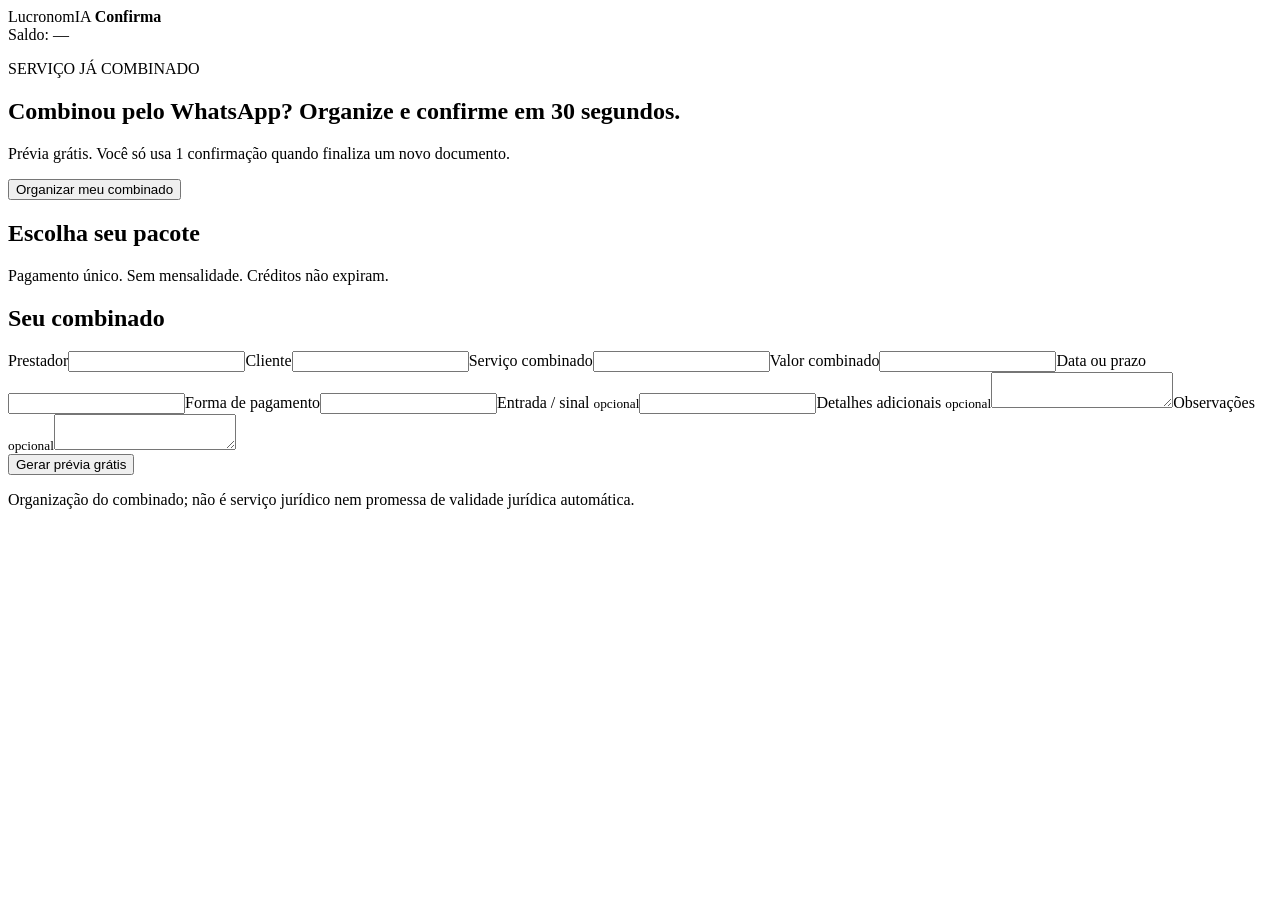
==== supabase/functions/confirma/public/index.html @ 9d36c39e "Add Confirma V0 frontend shell" ====
<!doctype html><html lang="pt-BR"><head><meta charset="utf-8"><meta name="viewport" content="width=device-width,initial-scale=1,viewport-fit=cover"><meta name="theme-color" content="#08100d"><title>LucronomIA Confirma</title><link rel="stylesheet" href="styles.css"><script defer src="app.js"></script></head><body><header><div class="brand">Lucronom<span>IA</span> <b>Confirma</b></div><div id="wallet-pill" class="pill">Saldo: —</div></header><main><section class="hero"><p class="eyebrow">SERVIÇO JÁ COMBINADO</p><h1>Combinou pelo WhatsApp? <span>Organize e confirme em 30 segundos.</span></h1><p>Prévia grátis. Você só usa 1 confirmação quando finaliza um novo documento.</p><button data-start class="primary">Organizar meu combinado</button></section><section class="packages"><h2>Escolha seu pacote</h2><p>Pagamento único. Sem mensalidade. Créditos não expiram.</p><div id="packages" class="package-grid"></div></section><section id="form-section" class="card"><h2>Seu combinado</h2><form id="deal-form"><div class="grid"><label>Prestador<input name="providerName" required maxlength="100"></label><label>Cliente<input name="clientName" required maxlength="100"></label><label class="full">Serviço combinado<input name="service" required maxlength="180"></label><label>Valor combinado<input name="amount" required inputmode="decimal" maxlength="30"></label><label>Data ou prazo<input name="deadline" required maxlength="100"></label><label class="full">Forma de pagamento<input name="paymentMethod" required maxlength="180"></label><label>Entrada / sinal <small>opcional</small><input name="deposit" maxlength="120"></label><label class="full">Detalhes adicionais <small>opcional</small><textarea name="details" maxlength="1200"></textarea></label><label class="full">Observações <small>opcional</small><textarea name="notes" maxlength="800"></textarea></label></div><button class="primary" type="submit">Gerar prévia grátis</button><p id="form-error" class="error"></p></form></section><section id="preview" class="card" hidden><h2>Prévia</h2><article id="document" class="document"></article><div class="actions"><button id="edit" class="secondary">Editar</button><button id="finalize" class="primary">Finalizar confirmação</button></div><p id="finalize-status"></p></section><section id="purchase" class="card" hidden><h2>Você precisa de confirmações</h2><p>Escolha um pacote. O documento só será finalizado depois que o pagamento for aprovado e houver saldo.</p><div id="purchase-packages" class="package-grid"></div></section><section id="delivery" class="card" hidden><h2>Confirmação finalizada</h2><p id="balance-message"></p><div class="actions"><button id="pdf" class="primary">Baixar PDF</button><button id="whatsapp" class="whatsapp">Abrir no WhatsApp</button><button id="new-doc" class="secondary">Nova confirmação</button></div></section></main><footer>Organização do combinado; não é serviço jurídico nem promessa de validade jurídica automática.</footer></body></html>
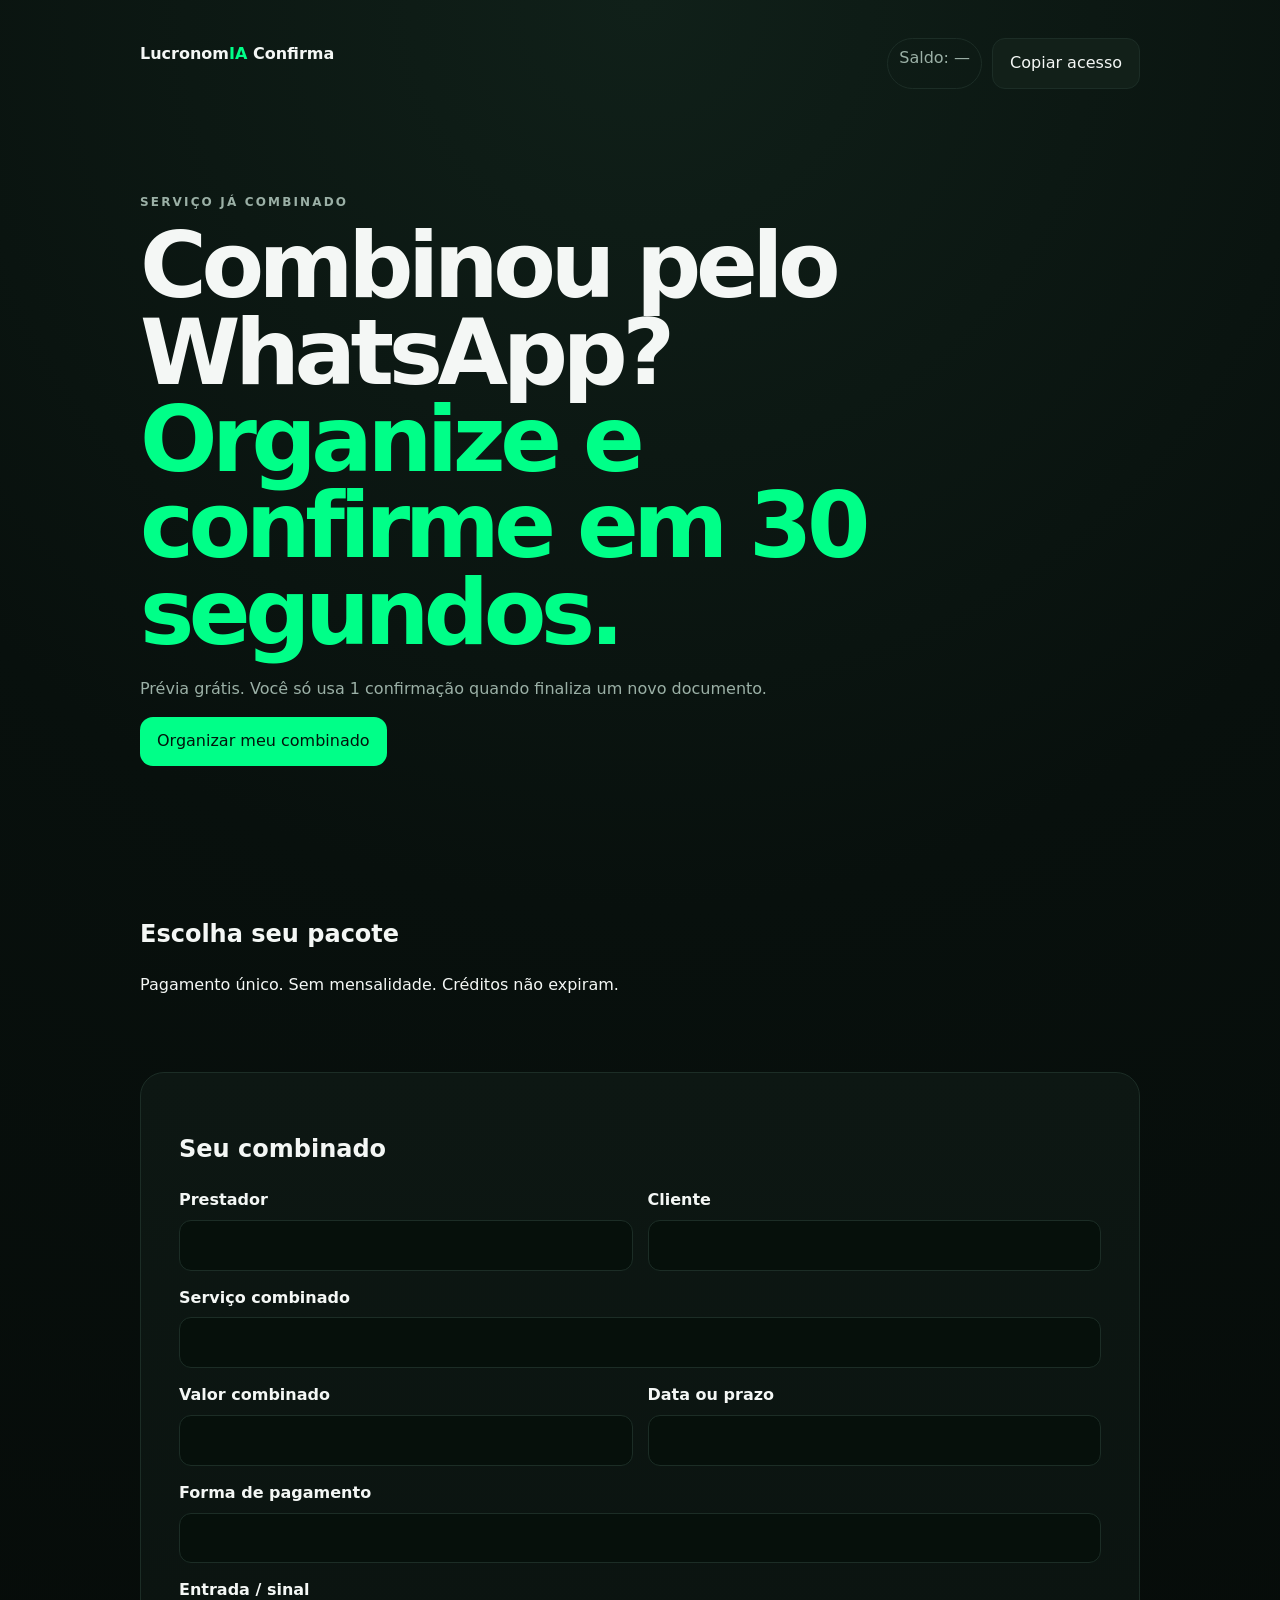
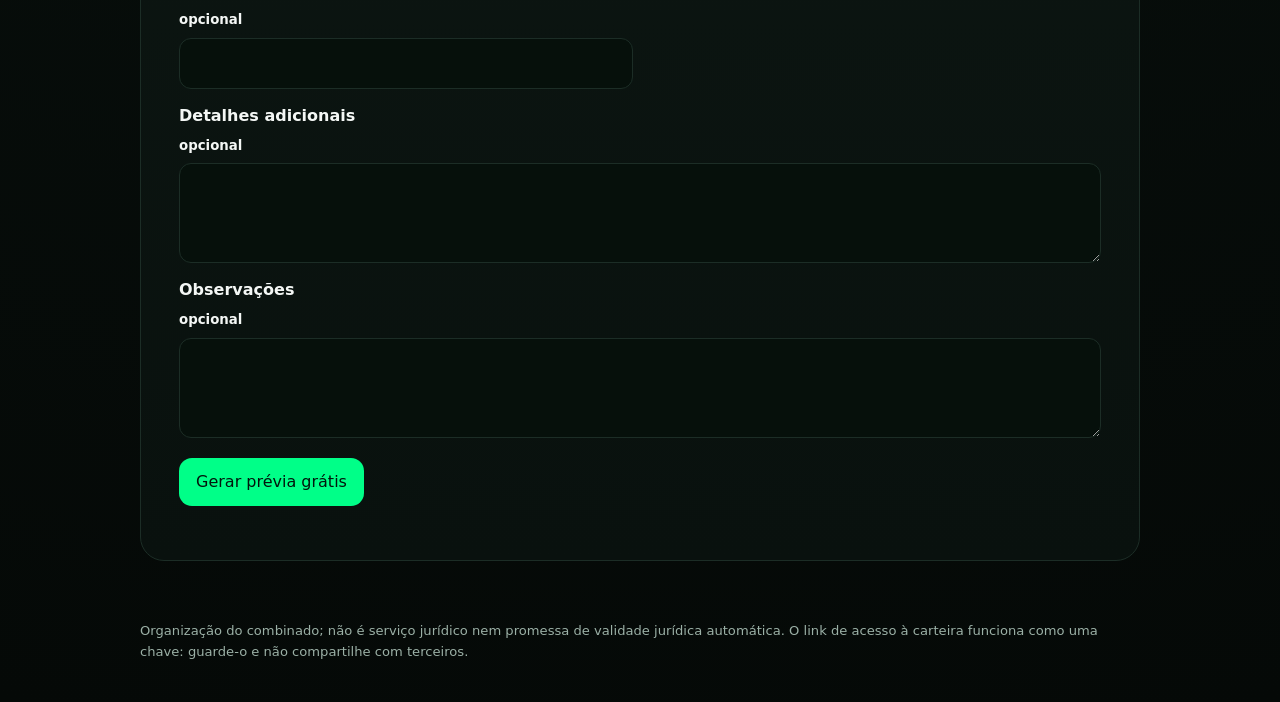
==== commit c384a73a: "Add wallet recovery control to Confirma V0" ====
--- a/supabase/functions/confirma/public/index.html
+++ b/supabase/functions/confirma/public/index.html
@@ -1 +1,83 @@
-<!doctype html><html lang="pt-BR"><head><meta charset="utf-8"><meta name="viewport" content="width=device-width,initial-scale=1,viewport-fit=cover"><meta name="theme-color" content="#08100d"><title>LucronomIA Confirma</title><link rel="stylesheet" href="styles.css"><script defer src="app.js"></script></head><body><header><div class="brand">Lucronom<span>IA</span> <b>Confirma</b></div><div id="wallet-pill" class="pill">Saldo: —</div></header><main><section class="hero"><p class="eyebrow">SERVIÇO JÁ COMBINADO</p><h1>Combinou pelo WhatsApp? <span>Organize e confirme em 30 segundos.</span></h1><p>Prévia grátis. Você só usa 1 confirmação quando finaliza um novo documento.</p><button data-start class="primary">Organizar meu combinado</button></section><section class="packages"><h2>Escolha seu pacote</h2><p>Pagamento único. Sem mensalidade. Créditos não expiram.</p><div id="packages" class="package-grid"></div></section><section id="form-section" class="card"><h2>Seu combinado</h2><form id="deal-form"><div class="grid"><label>Prestador<input name="providerName" required maxlength="100"></label><label>Cliente<input name="clientName" required maxlength="100"></label><label class="full">Serviço combinado<input name="service" required maxlength="180"></label><label>Valor combinado<input name="amount" required inputmode="decimal" maxlength="30"></label><label>Data ou prazo<input name="deadline" required maxlength="100"></label><label class="full">Forma de pagamento<input name="paymentMethod" required maxlength="180"></label><label>Entrada / sinal <small>opcional</small><input name="deposit" maxlength="120"></label><label class="full">Detalhes adicionais <small>opcional</small><textarea name="details" maxlength="1200"></textarea></label><label class="full">Observações <small>opcional</small><textarea name="notes" maxlength="800"></textarea></label></div><button class="primary" type="submit">Gerar prévia grátis</button><p id="form-error" class="error"></p></form></section><section id="preview" class="card" hidden><h2>Prévia</h2><article id="document" class="document"></article><div class="actions"><button id="edit" class="secondary">Editar</button><button id="finalize" class="primary">Finalizar confirmação</button></div><p id="finalize-status"></p></section><section id="purchase" class="card" hidden><h2>Você precisa de confirmações</h2><p>Escolha um pacote. O documento só será finalizado depois que o pagamento for aprovado e houver saldo.</p><div id="purchase-packages" class="package-grid"></div></section><section id="delivery" class="card" hidden><h2>Confirmação finalizada</h2><p id="balance-message"></p><div class="actions"><button id="pdf" class="primary">Baixar PDF</button><button id="whatsapp" class="whatsapp">Abrir no WhatsApp</button><button id="new-doc" class="secondary">Nova confirmação</button></div></section></main><footer>Organização do combinado; não é serviço jurídico nem promessa de validade jurídica automática.</footer></body></html>+<!doctype html>
+<html lang="pt-BR">
+<head>
+  <meta charset="utf-8">
+  <meta name="viewport" content="width=device-width,initial-scale=1,viewport-fit=cover">
+  <meta name="theme-color" content="#08100d">
+  <title>LucronomIA Confirma</title>
+  <link rel="stylesheet" href="styles.css">
+  <script defer src="app.js"></script>
+</head>
+<body>
+  <header>
+    <div class="brand">Lucronom<span>IA</span> <b>Confirma</b></div>
+    <div class="actions">
+      <div id="wallet-pill" class="pill">Saldo: —</div>
+      <button id="copy-access" class="secondary" type="button">Copiar acesso</button>
+    </div>
+  </header>
+  <main>
+    <section class="hero">
+      <p class="eyebrow">SERVIÇO JÁ COMBINADO</p>
+      <h1>Combinou pelo WhatsApp? <span>Organize e confirme em 30 segundos.</span></h1>
+      <p>Prévia grátis. Você só usa 1 confirmação quando finaliza um novo documento.</p>
+      <button data-start class="primary">Organizar meu combinado</button>
+    </section>
+
+    <section class="packages">
+      <h2>Escolha seu pacote</h2>
+      <p>Pagamento único. Sem mensalidade. Créditos não expiram.</p>
+      <div id="packages" class="package-grid"></div>
+    </section>
+
+    <section id="form-section" class="card">
+      <h2>Seu combinado</h2>
+      <form id="deal-form">
+        <div class="grid">
+          <label>Prestador<input name="providerName" required maxlength="100"></label>
+          <label>Cliente<input name="clientName" required maxlength="100"></label>
+          <label class="full">Serviço combinado<input name="service" required maxlength="180"></label>
+          <label>Valor combinado<input name="amount" required inputmode="decimal" maxlength="30"></label>
+          <label>Data ou prazo<input name="deadline" required maxlength="100"></label>
+          <label class="full">Forma de pagamento<input name="paymentMethod" required maxlength="180"></label>
+          <label>Entrada / sinal <small>opcional</small><input name="deposit" maxlength="120"></label>
+          <label class="full">Detalhes adicionais <small>opcional</small><textarea name="details" maxlength="1200"></textarea></label>
+          <label class="full">Observações <small>opcional</small><textarea name="notes" maxlength="800"></textarea></label>
+        </div>
+        <button class="primary" type="submit">Gerar prévia grátis</button>
+        <p id="form-error" class="error"></p>
+      </form>
+    </section>
+
+    <section id="preview" class="card" hidden>
+      <h2>Prévia</h2>
+      <article id="document" class="document"></article>
+      <div class="actions">
+        <button id="edit" class="secondary">Editar</button>
+        <button id="finalize" class="primary">Finalizar confirmação</button>
+      </div>
+      <p id="finalize-status"></p>
+    </section>
+
+    <section id="purchase" class="card" hidden>
+      <h2>Você precisa de confirmações</h2>
+      <p>Escolha um pacote. O documento só será finalizado depois que o pagamento for aprovado e houver saldo.</p>
+      <div id="purchase-packages" class="package-grid"></div>
+    </section>
+
+    <section id="delivery" class="card" hidden>
+      <h2>Confirmação finalizada</h2>
+      <p id="balance-message"></p>
+      <div class="actions">
+        <button id="pdf" class="primary">Baixar PDF</button>
+        <button id="whatsapp" class="whatsapp">Abrir no WhatsApp</button>
+        <button id="new-doc" class="secondary">Nova confirmação</button>
+      </div>
+    </section>
+  </main>
+  <footer>
+    Organização do combinado; não é serviço jurídico nem promessa de validade jurídica automática.
+    O link de acesso à carteira funciona como uma chave: guarde-o e não compartilhe com terceiros.
+  </footer>
+</body>
+</html>
--- a/supabase/functions/confirma/public/styles.css
+++ b/supabase/functions/confirma/public/styles.css
@@ -0,0 +1 @@
+:root{color-scheme:dark;--bg:#08100d;--panel:#0d1713;--line:#1c2d26;--text:#f4f7f5;--muted:#9bb0a6;--accent:#00ff88;--danger:#ff8e8e}*{box-sizing:border-box}html{scroll-behavior:smooth}body{margin:0;background:radial-gradient(circle at top,#102019,#08100d 38%,#050907);color:var(--text);font-family:Inter,system-ui,sans-serif;line-height:1.55}header,main,footer{width:min(1000px,calc(100% - 32px));margin:auto}header{display:flex;justify-content:space-between;align-items:center;padding:20px 0}.brand{font-weight:900}.brand span,.eyebrow,h1 span{color:var(--accent)}.pill{border:1px solid var(--line);border-radius:999px;padding:7px 11px;color:var(--muted)}.hero{padding:72px 0}.hero h1{font-size:clamp(2.8rem,8vw,5.7rem);line-height:.95;letter-spacing:-.06em;max-width:900px;margin:8px 0 20px}.hero p{color:var(--muted);max-width:700px}.eyebrow{font-size:.75rem;letter-spacing:.18em;font-weight:900}.card,.packages{border:1px solid var(--line);border-radius:24px;background:linear-gradient(180deg,#0d1713,#09110e);padding:clamp(20px,4vw,38px);margin:20px 0}.packages{background:transparent;border:0;padding-inline:0}.package-grid{display:grid;grid-template-columns:repeat(3,1fr);gap:14px}.package{border:1px solid var(--line);border-radius:18px;padding:20px;background:#0a120f}.package.recommended{border-color:rgba(0,255,136,.55);box-shadow:0 0 0 1px rgba(0,255,136,.15)}.package h3{margin:0}.package .price{font-size:1.7rem;font-weight:900;margin:12px 0}.package p{color:var(--muted);min-height:46px}.package button{width:100%}.grid{display:grid;grid-template-columns:1fr 1fr;gap:15px;margin:20px 0}.full{grid-column:1/-1}label{display:flex;flex-direction:column;gap:7px;font-weight:700}input,textarea{background:#06100b;color:var(--text);border:1px solid var(--line);border-radius:12px;padding:12px;font:inherit}textarea{min-height:100px}button{border:0;border-radius:13px;padding:12px 17px;min-height:48px;font-weight:850;font:inherit;cursor:pointer}.primary{background:var(--accent);color:#02150c}.secondary{background:#122019;color:var(--text);border:1px solid var(--line)}.whatsapp{background:#1ed760;color:#03140a}.actions{display:flex;gap:10px;flex-wrap:wrap;margin-top:18px}.document{background:#f7f8f7;color:#132019;border-radius:18px;padding:26px}.document dl>div{display:grid;grid-template-columns:160px 1fr;border-top:1px solid #dce4df;padding:10px}.document dt{font-weight:800}.document dd{margin:0}.error{color:var(--danger)}footer{color:var(--muted);font-size:.82rem;padding:40px 0}@media(max-width:720px){.package-grid,.grid{grid-template-columns:1fr}.full{grid-column:auto}.hero{padding:44px 0}.actions button{width:100%}.document dl>div{grid-template-columns:1fr;gap:3px}}
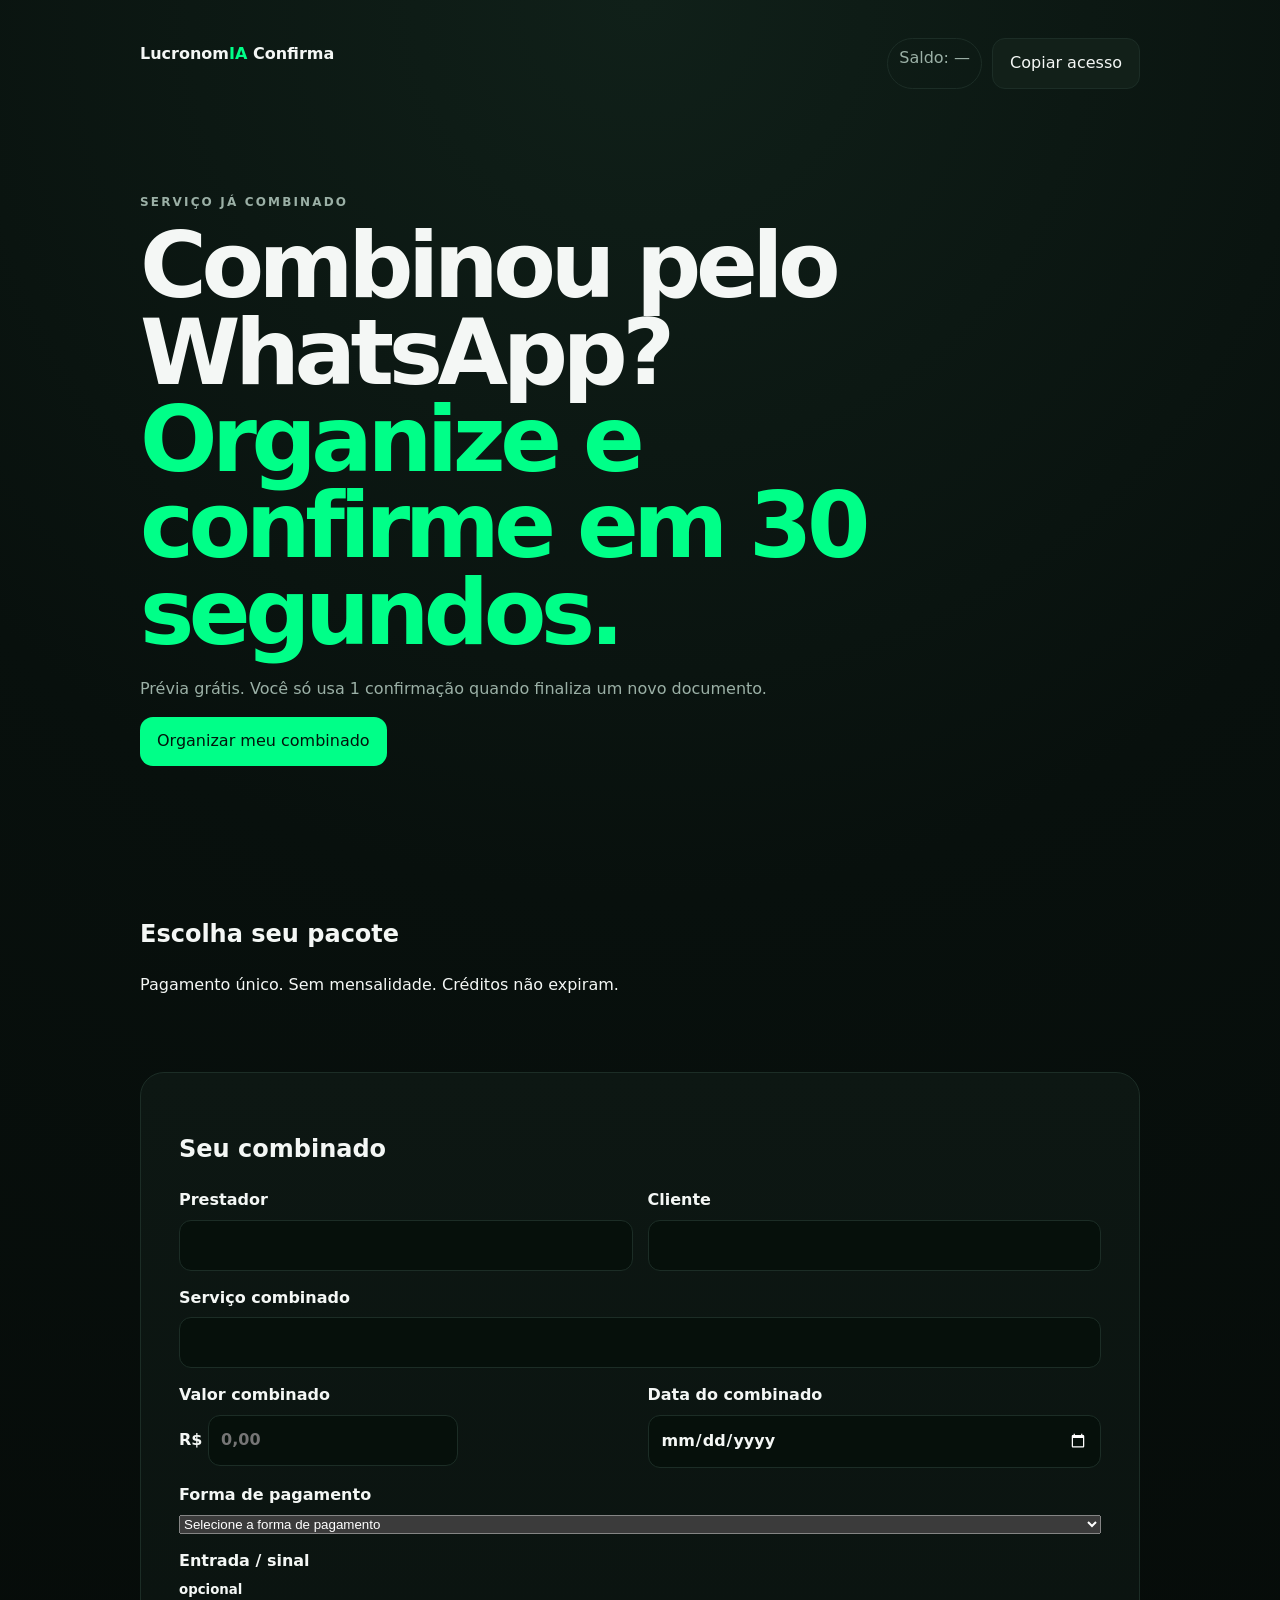
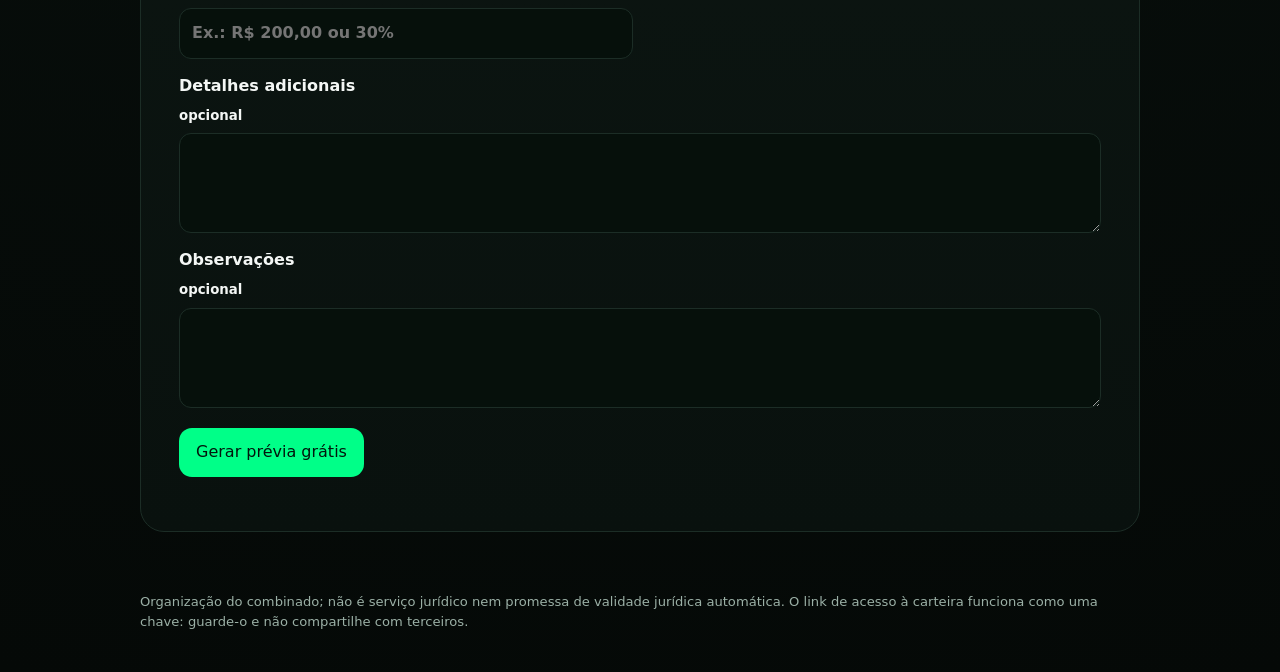
==== commit 7aae6f59: "Improve Confirma form inputs for currency date and payment" ====
--- a/supabase/functions/confirma/public/index.html
+++ b/supabase/functions/confirma/public/index.html
@@ -6,7 +6,9 @@
   <meta name="theme-color" content="#08100d">
   <title>LucronomIA Confirma</title>
   <link rel="stylesheet" href="styles.css">
+  <script defer src="form-enhancements.js"></script>
   <script defer src="app.js"></script>
+  <script defer src="pdf-professional.js"></script>
 </head>
 <body>
   <header>
@@ -34,13 +36,37 @@
       <h2>Seu combinado</h2>
       <form id="deal-form">
         <div class="grid">
-          <label>Prestador<input name="providerName" required maxlength="100"></label>
-          <label>Cliente<input name="clientName" required maxlength="100"></label>
-          <label class="full">Serviço combinado<input name="service" required maxlength="180"></label>
-          <label>Valor combinado<input name="amount" required inputmode="decimal" maxlength="30"></label>
-          <label>Data ou prazo<input name="deadline" required maxlength="100"></label>
-          <label class="full">Forma de pagamento<input name="paymentMethod" required maxlength="180"></label>
-          <label>Entrada / sinal <small>opcional</small><input name="deposit" maxlength="120"></label>
+          <label>Prestador<input name="providerName" required maxlength="100" autocomplete="name"></label>
+          <label>Cliente<input name="clientName" required maxlength="100" autocomplete="off"></label>
+          <label class="full">Serviço combinado<input name="service" required maxlength="180" autocomplete="off"></label>
+
+          <label>
+            Valor combinado
+            <span class="input-prefix">
+              <span aria-hidden="true">R$</span>
+              <input name="amountRaw" required inputmode="decimal" maxlength="24" placeholder="0,00" autocomplete="off" aria-label="Valor combinado em reais">
+            </span>
+            <input name="amount" type="hidden" value="">
+          </label>
+
+          <label>
+            Data do combinado
+            <input name="deadlineRaw" type="date" required aria-label="Data do combinado">
+            <input name="deadline" type="hidden" value="">
+          </label>
+
+          <label class="full">
+            Forma de pagamento
+            <select name="paymentMethod" required>
+              <option value="" selected disabled>Selecione a forma de pagamento</option>
+              <option value="Dinheiro">Dinheiro</option>
+              <option value="Pix">Pix</option>
+              <option value="Cartão de crédito">Cartão de crédito</option>
+              <option value="Cartão de débito">Cartão de débito</option>
+            </select>
+          </label>
+
+          <label>Entrada / sinal <small>opcional</small><input name="deposit" maxlength="120" placeholder="Ex.: R$ 200,00 ou 30%" autocomplete="off"></label>
           <label class="full">Detalhes adicionais <small>opcional</small><textarea name="details" maxlength="1200"></textarea></label>
           <label class="full">Observações <small>opcional</small><textarea name="notes" maxlength="800"></textarea></label>
         </div>
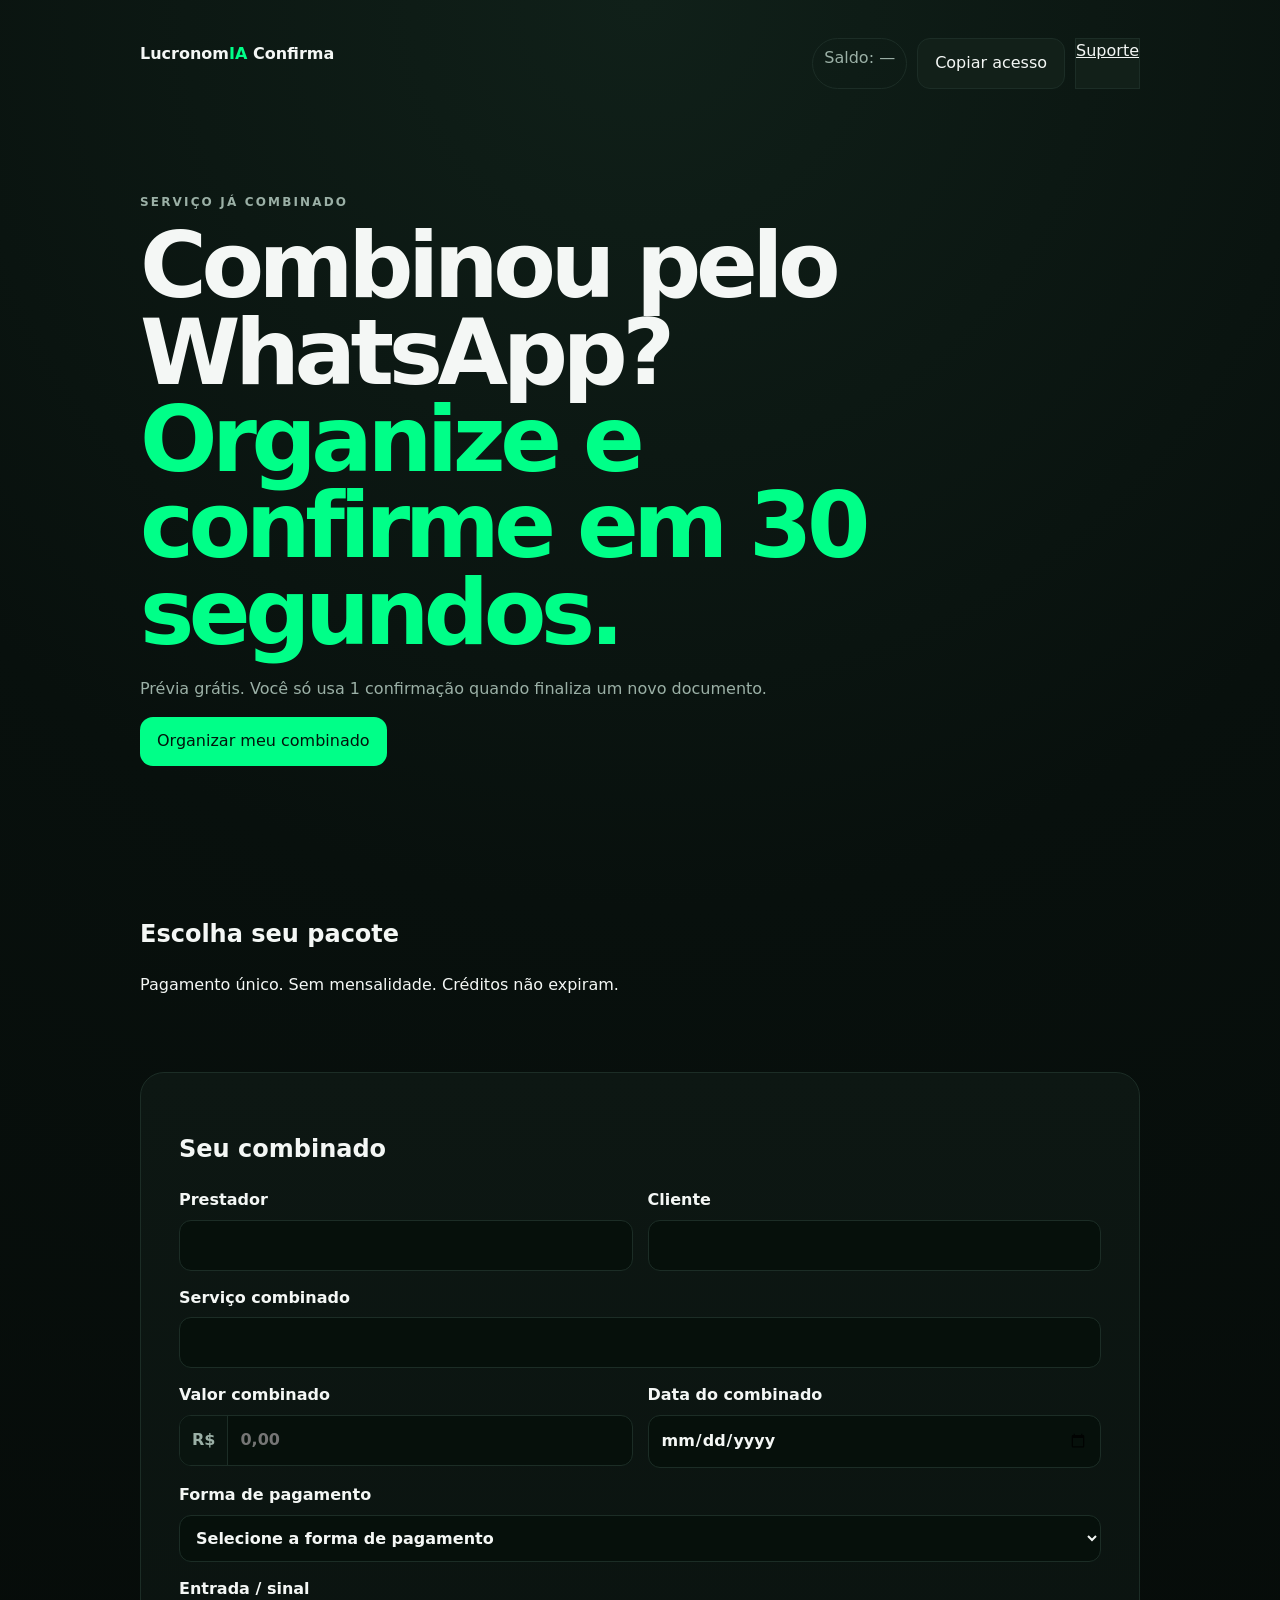
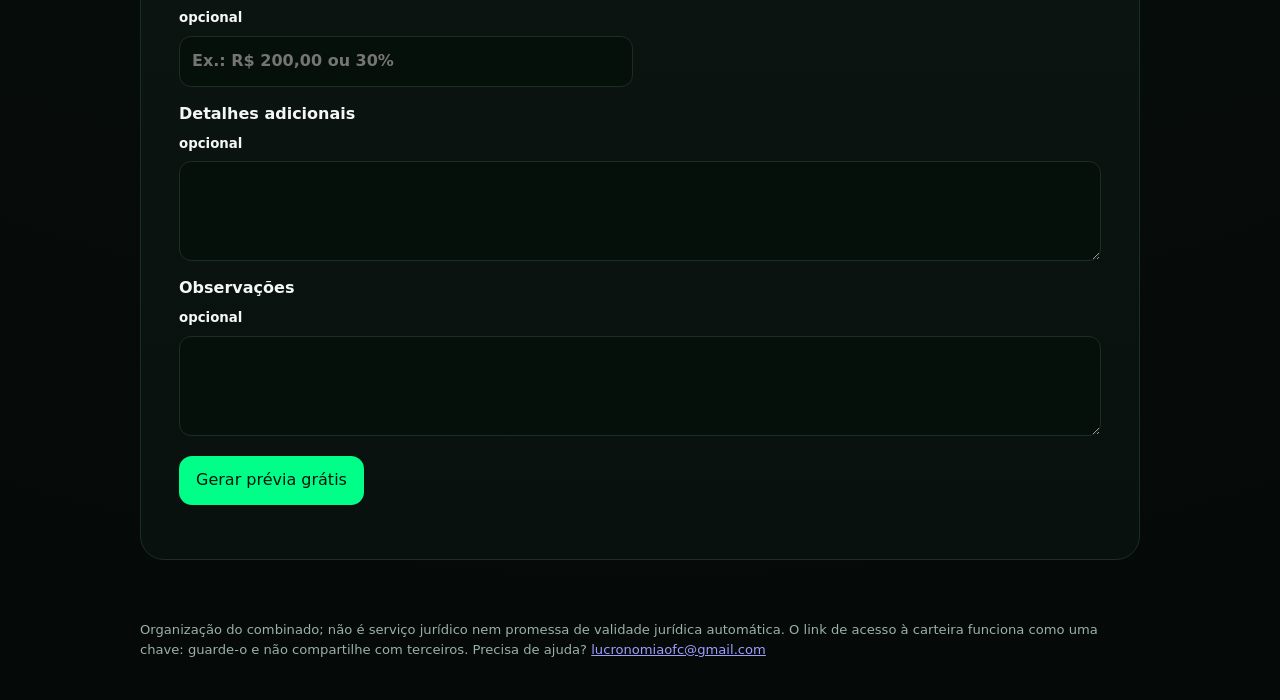
==== commit 4808aa0c: "Add support and sales hardening UI" ====
--- a/supabase/functions/confirma/public/index.html
+++ b/supabase/functions/confirma/public/index.html
@@ -9,6 +9,7 @@
   <script defer src="form-enhancements.js"></script>
   <script defer src="app.js"></script>
   <script defer src="pdf-professional.js"></script>
+  <script defer src="sales-hardening.js"></script>
 </head>
 <body>
   <header>
@@ -16,6 +17,7 @@
     <div class="actions">
       <div id="wallet-pill" class="pill">Saldo: —</div>
       <button id="copy-access" class="secondary" type="button">Copiar acesso</button>
+      <a class="secondary support-link" href="mailto:lucronomiaofc@gmail.com?subject=Suporte%20-%20LucronomIA%20Confirma">Suporte</a>
     </div>
   </header>
   <main>
@@ -96,7 +98,7 @@
       <p id="balance-message"></p>
       <div class="actions">
         <button id="pdf" class="primary">Baixar PDF</button>
-        <button id="whatsapp" class="whatsapp">Abrir no WhatsApp</button>
+        <button id="whatsapp" class="whatsapp">Enviar resumo + PDF</button>
         <button id="new-doc" class="secondary">Nova confirmação</button>
       </div>
     </section>
@@ -104,6 +106,7 @@
   <footer>
     Organização do combinado; não é serviço jurídico nem promessa de validade jurídica automática.
     O link de acesso à carteira funciona como uma chave: guarde-o e não compartilhe com terceiros.
+    Precisa de ajuda? <a href="mailto:lucronomiaofc@gmail.com?subject=Suporte%20-%20LucronomIA%20Confirma">lucronomiaofc@gmail.com</a>
   </footer>
 </body>
 </html>
--- a/supabase/functions/confirma/public/styles.css
+++ b/supabase/functions/confirma/public/styles.css
@@ -1 +1 @@
-:root{color-scheme:dark;--bg:#08100d;--panel:#0d1713;--line:#1c2d26;--text:#f4f7f5;--muted:#9bb0a6;--accent:#00ff88;--danger:#ff8e8e}*{box-sizing:border-box}html{scroll-behavior:smooth}body{margin:0;background:radial-gradient(circle at top,#102019,#08100d 38%,#050907);color:var(--text);font-family:Inter,system-ui,sans-serif;line-height:1.55}header,main,footer{width:min(1000px,calc(100% - 32px));margin:auto}header{display:flex;justify-content:space-between;align-items:center;padding:20px 0}.brand{font-weight:900}.brand span,.eyebrow,h1 span{color:var(--accent)}.pill{border:1px solid var(--line);border-radius:999px;padding:7px 11px;color:var(--muted)}.hero{padding:72px 0}.hero h1{font-size:clamp(2.8rem,8vw,5.7rem);line-height:.95;letter-spacing:-.06em;max-width:900px;margin:8px 0 20px}.hero p{color:var(--muted);max-width:700px}.eyebrow{font-size:.75rem;letter-spacing:.18em;font-weight:900}.card,.packages{border:1px solid var(--line);border-radius:24px;background:linear-gradient(180deg,#0d1713,#09110e);padding:clamp(20px,4vw,38px);margin:20px 0}.packages{background:transparent;border:0;padding-inline:0}.package-grid{display:grid;grid-template-columns:repeat(3,1fr);gap:14px}.package{border:1px solid var(--line);border-radius:18px;padding:20px;background:#0a120f}.package.recommended{border-color:rgba(0,255,136,.55);box-shadow:0 0 0 1px rgba(0,255,136,.15)}.package h3{margin:0}.package .price{font-size:1.7rem;font-weight:900;margin:12px 0}.package p{color:var(--muted);min-height:46px}.package button{width:100%}.grid{display:grid;grid-template-columns:1fr 1fr;gap:15px;margin:20px 0}.full{grid-column:1/-1}label{display:flex;flex-direction:column;gap:7px;font-weight:700}input,textarea{background:#06100b;color:var(--text);border:1px solid var(--line);border-radius:12px;padding:12px;font:inherit}textarea{min-height:100px}button{border:0;border-radius:13px;padding:12px 17px;min-height:48px;font-weight:850;font:inherit;cursor:pointer}.primary{background:var(--accent);color:#02150c}.secondary{background:#122019;color:var(--text);border:1px solid var(--line)}.whatsapp{background:#1ed760;color:#03140a}.actions{display:flex;gap:10px;flex-wrap:wrap;margin-top:18px}.document{background:#f7f8f7;color:#132019;border-radius:18px;padding:26px}.document dl>div{display:grid;grid-template-columns:160px 1fr;border-top:1px solid #dce4df;padding:10px}.document dt{font-weight:800}.document dd{margin:0}.error{color:var(--danger)}footer{color:var(--muted);font-size:.82rem;padding:40px 0}@media(max-width:720px){.package-grid,.grid{grid-template-columns:1fr}.full{grid-column:auto}.hero{padding:44px 0}.actions button{width:100%}.document dl>div{grid-template-columns:1fr;gap:3px}}+:root{color-scheme:dark;--bg:#08100d;--panel:#0d1713;--line:#1c2d26;--text:#f4f7f5;--muted:#9bb0a6;--accent:#00ff88;--danger:#ff8e8e}*{box-sizing:border-box}html{scroll-behavior:smooth}body{margin:0;background:radial-gradient(circle at top,#102019,#08100d 38%,#050907);color:var(--text);font-family:Inter,system-ui,sans-serif;line-height:1.55}header,main,footer{width:min(1000px,calc(100% - 32px));margin:auto}header{display:flex;justify-content:space-between;align-items:center;padding:20px 0}.brand{font-weight:900}.brand span,.eyebrow,h1 span{color:var(--accent)}.pill{border:1px solid var(--line);border-radius:999px;padding:7px 11px;color:var(--muted)}.hero{padding:72px 0}.hero h1{font-size:clamp(2.8rem,8vw,5.7rem);line-height:.95;letter-spacing:-.06em;max-width:900px;margin:8px 0 20px}.hero p{color:var(--muted);max-width:700px}.eyebrow{font-size:.75rem;letter-spacing:.18em;font-weight:900}.card,.packages{border:1px solid var(--line);border-radius:24px;background:linear-gradient(180deg,#0d1713,#09110e);padding:clamp(20px,4vw,38px);margin:20px 0}.packages{background:transparent;border:0;padding-inline:0}.package-grid{display:grid;grid-template-columns:repeat(3,1fr);gap:14px}.package{border:1px solid var(--line);border-radius:18px;padding:20px;background:#0a120f}.package.recommended{border-color:rgba(0,255,136,.55);box-shadow:0 0 0 1px rgba(0,255,136,.15)}.package h3{margin:0}.package .price{font-size:1.7rem;font-weight:900;margin:12px 0}.package p{color:var(--muted);min-height:46px}.package button{width:100%}.grid{display:grid;grid-template-columns:1fr 1fr;gap:15px;margin:20px 0}.full{grid-column:1/-1}label{display:flex;flex-direction:column;gap:7px;font-weight:700}input,textarea,select{width:100%;background:#06100b;color:var(--text);border:1px solid var(--line);border-radius:12px;padding:12px;font:inherit;outline:none}input:focus,textarea:focus,select:focus{border-color:rgba(0,255,136,.7);box-shadow:0 0 0 3px rgba(0,255,136,.08)}textarea{min-height:100px;resize:vertical}select{appearance:auto;cursor:pointer}.input-prefix{display:grid;grid-template-columns:auto 1fr;align-items:center;background:#06100b;border:1px solid var(--line);border-radius:12px;overflow:hidden;transition:border-color .15s,box-shadow .15s}.input-prefix:focus-within{border-color:rgba(0,255,136,.7);box-shadow:0 0 0 3px rgba(0,255,136,.08)}.input-prefix>span{display:flex;align-items:center;align-self:stretch;padding:0 12px;border-right:1px solid var(--line);color:var(--muted);font-weight:850;background:#09140f}.input-prefix input{border:0;border-radius:0;box-shadow:none!important;background:transparent}input[type=date]{min-height:50px;color-scheme:dark}input[type=date]::-webkit-calendar-picker-indicator{cursor:pointer;filter:invert(1);opacity:.8}button{border:0;border-radius:13px;padding:12px 17px;min-height:48px;font-weight:850;font:inherit;cursor:pointer}.primary{background:var(--accent);color:#02150c}.secondary{background:#122019;color:var(--text);border:1px solid var(--line)}.whatsapp{background:#1ed760;color:#03140a}.actions{display:flex;gap:10px;flex-wrap:wrap;margin-top:18px}.document{background:#f7f8f7;color:#132019;border-radius:18px;padding:26px}.document dl>div{display:grid;grid-template-columns:160px 1fr;border-top:1px solid #dce4df;padding:10px}.document dt{font-weight:800}.document dd{margin:0}.error{color:var(--danger)}footer{color:var(--muted);font-size:.82rem;padding:40px 0}@media(max-width:720px){.package-grid,.grid{grid-template-columns:1fr}.full{grid-column:auto}.hero{padding:44px 0}.actions button{width:100%}.document dl>div{grid-template-columns:1fr;gap:3px}}
